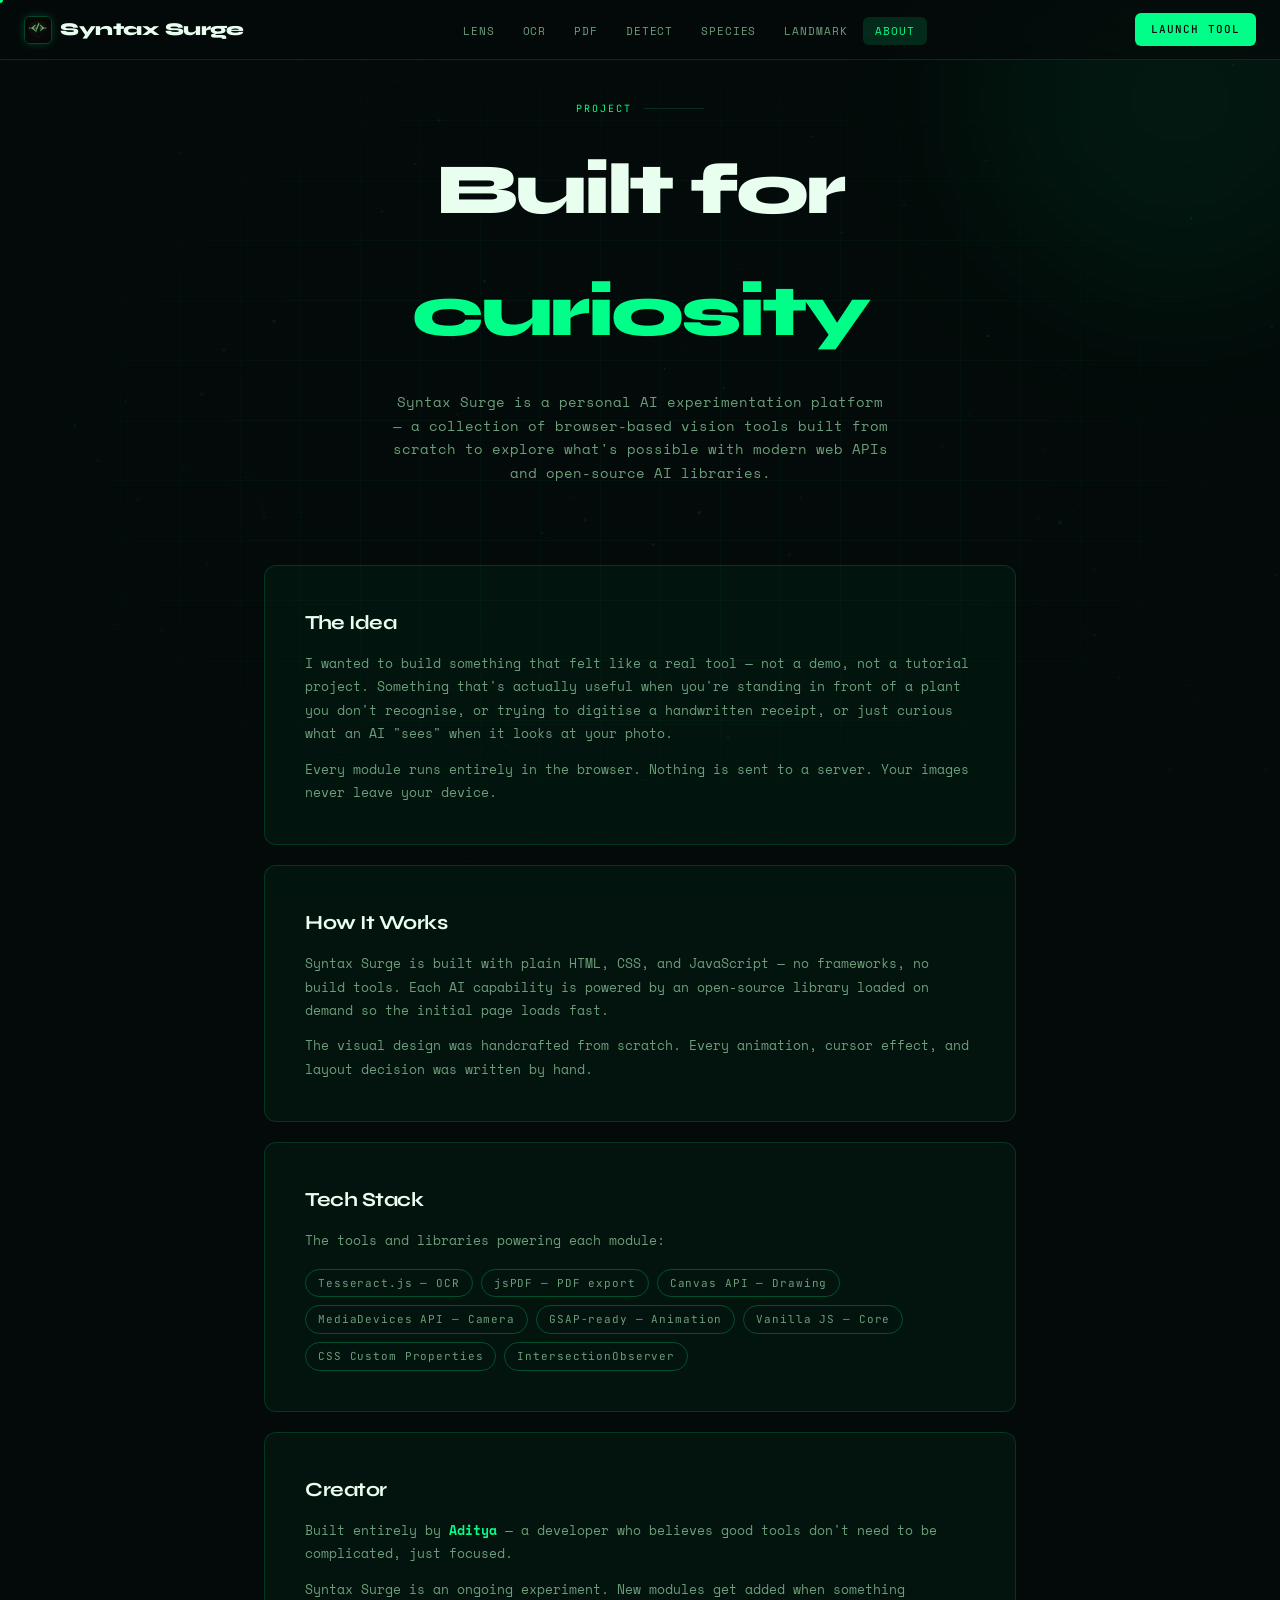
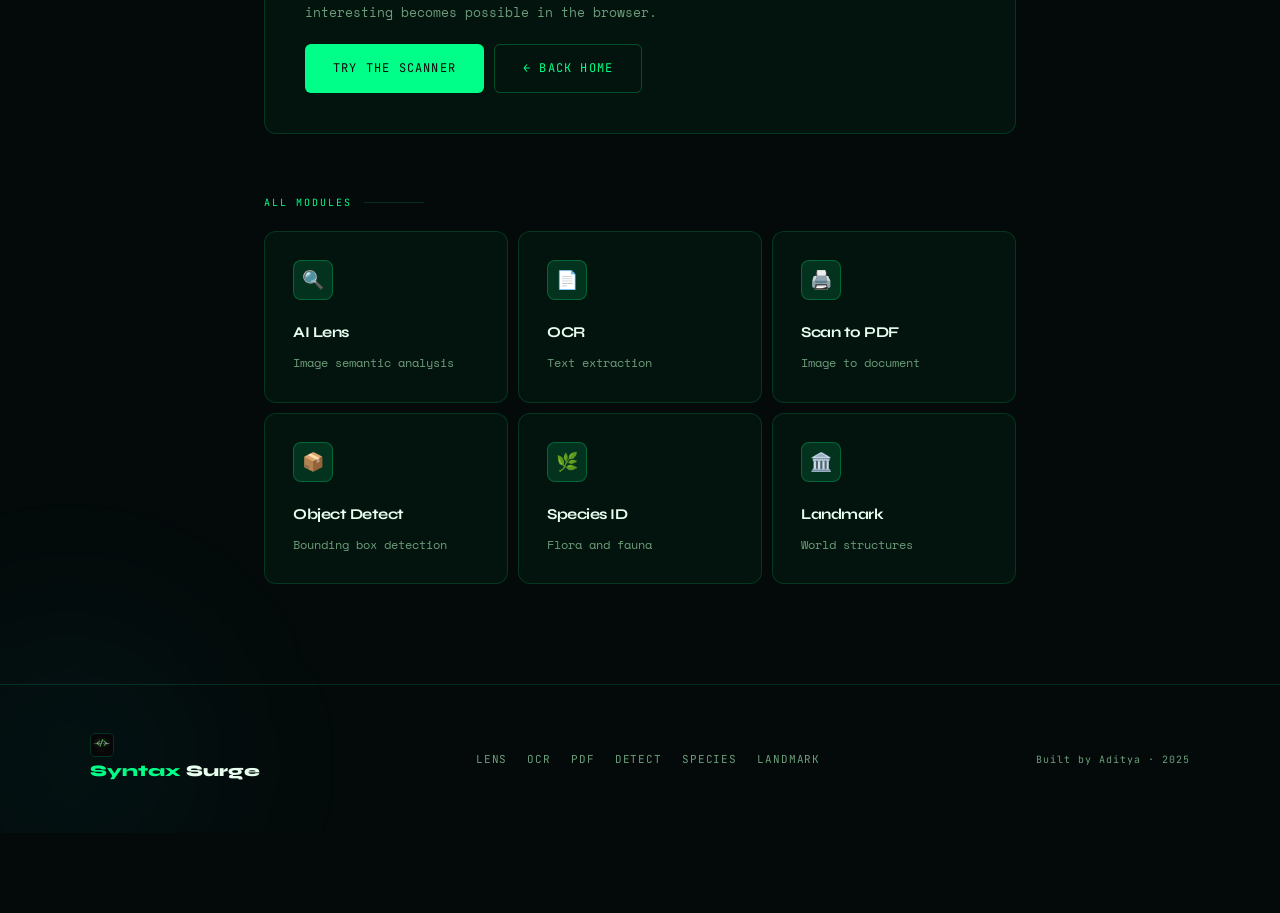
==== about.html @ 9f6b3365 "Add files via upload" ====
<!DOCTYPE html>
<html lang="en">
<head>
  <meta charset="UTF-8" />
  <meta name="viewport" content="width=device-width, initial-scale=1.0" />
  <title>About — Syntax Surge</title>
  <link rel="stylesheet" href="css/style.css" />
</head>
<body>
<canvas id="bg-canvas"></canvas>
<div class="grid-overlay"></div>
<div class="scanlines"></div>
<div id="cursor-dot"></div>
<div id="cursor-ring"></div>
<canvas id="cursor-trail-canvas"></canvas>

<nav>
  <a href="index.html" class="nav-logo"><img src="assets/logo.jpeg" alt="Syntax Surge" class="nav-logo-img" /> Syntax Surge</a>
  <ul class="nav-links">
    <li><a href="lens.html">Lens</a></li>
    <li><a href="ocr.html">OCR</a></li>
    <li><a href="pdf.html">PDF</a></li>
    <li><a href="object-detect.html">Detect</a></li>
    <li><a href="species-id.html">Species</a></li>
    <li><a href="landmark.html">Landmark</a></li>
    <li><a href="about.html">About</a></li>
  </ul>
  <a href="lens.html" class="nav-cta">Launch Tool</a>
  <button class="nav-hamburger" id="nav-burger"><span></span><span></span><span></span></button>
</nav>
<div id="mobile-nav-overlay" class="mobile-nav-overlay">
  <a href="lens.html">Lens</a><a href="ocr.html">OCR</a><a href="pdf.html">PDF</a>
  <a href="object-detect.html">Detect</a><a href="species-id.html">Species</a>
  <a href="landmark.html">Landmark</a><a href="about.html">About</a>
</div>

<div class="page-wrap">
  <div class="orb orb-1"></div>
  <div class="orb orb-2"></div>

  <div class="about-section">

    <div class="about-hero reveal">
      <div class="section-label" style="justify-content:center">Project</div>
      <h1>Built for <span>curiosity</span></h1>
      <p>Syntax Surge is a personal AI experimentation platform — a collection of browser-based vision tools built from scratch to explore what's possible with modern web APIs and open-source AI libraries.</p>
    </div>

    <div class="about-card reveal">
      <h3>The Idea</h3>
      <p>I wanted to build something that felt like a real tool — not a demo, not a tutorial project. Something that's actually useful when you're standing in front of a plant you don't recognise, or trying to digitise a handwritten receipt, or just curious what an AI "sees" when it looks at your photo.</p>
      <p style="margin-top:12px">Every module runs entirely in the browser. Nothing is sent to a server. Your images never leave your device.</p>
    </div>

    <div class="about-card reveal" style="transition-delay:0.1s">
      <h3>How It Works</h3>
      <p>Syntax Surge is built with plain HTML, CSS, and JavaScript — no frameworks, no build tools. Each AI capability is powered by an open-source library loaded on demand so the initial page loads fast.</p>
      <p style="margin-top:12px">The visual design was handcrafted from scratch. Every animation, cursor effect, and layout decision was written by hand.</p>
    </div>

    <div class="about-card reveal" style="transition-delay:0.15s">
      <h3>Tech Stack</h3>
      <p>The tools and libraries powering each module:</p>
      <div class="tech-pills">
        <span class="tech-pill">Tesseract.js — OCR</span>
        <span class="tech-pill">jsPDF — PDF export</span>
        <span class="tech-pill">Canvas API — Drawing</span>
        <span class="tech-pill">MediaDevices API — Camera</span>
        <span class="tech-pill">GSAP-ready — Animation</span>
        <span class="tech-pill">Vanilla JS — Core</span>
        <span class="tech-pill">CSS Custom Properties</span>
        <span class="tech-pill">IntersectionObserver</span>
      </div>
    </div>

    <div class="about-card reveal" style="transition-delay:0.2s">
      <h3>Creator</h3>
      <p>Built entirely by <strong style="color:var(--neon)">Aditya</strong> — a developer who believes good tools don't need to be complicated, just focused.</p>
      <p style="margin-top:12px">Syntax Surge is an ongoing experiment. New modules get added when something interesting becomes possible in the browser.</p>
      <div class="action-row" style="margin-top:20px">
        <a href="lens.html" class="btn-primary">Try the Scanner</a>
        <a href="index.html" class="btn-ghost">← Back Home</a>
      </div>
    </div>

    <!-- Module directory -->
    <div style="margin-top:60px" class="reveal">
      <div class="section-label">All Modules</div>
      <div style="display:grid;grid-template-columns:repeat(auto-fill,minmax(220px,1fr));gap:10px;margin-top:20px">
        <a href="lens.html" class="feat-card" style="text-decoration:none">
          <div class="feat-icon">🔍</div>
          <div class="feat-title" style="font-size:15px">AI Lens</div>
          <div class="feat-desc">Image semantic analysis</div>
        </a>
        <a href="ocr.html" class="feat-card" style="text-decoration:none">
          <div class="feat-icon">📄</div>
          <div class="feat-title" style="font-size:15px">OCR</div>
          <div class="feat-desc">Text extraction</div>
        </a>
        <a href="pdf.html" class="feat-card" style="text-decoration:none">
          <div class="feat-icon">🖨️</div>
          <div class="feat-title" style="font-size:15px">Scan to PDF</div>
          <div class="feat-desc">Image to document</div>
        </a>
        <a href="object-detect.html" class="feat-card" style="text-decoration:none">
          <div class="feat-icon">📦</div>
          <div class="feat-title" style="font-size:15px">Object Detect</div>
          <div class="feat-desc">Bounding box detection</div>
        </a>
        <a href="species-id.html" class="feat-card" style="text-decoration:none">
          <div class="feat-icon">🌿</div>
          <div class="feat-title" style="font-size:15px">Species ID</div>
          <div class="feat-desc">Flora and fauna</div>
        </a>
        <a href="landmark.html" class="feat-card" style="text-decoration:none">
          <div class="feat-icon">🏛️</div>
          <div class="feat-title" style="font-size:15px">Landmark</div>
          <div class="feat-desc">World structures</div>
        </a>
      </div>
    </div>

  </div>

  <footer>
    <div class="footer-inner">
      <div class="footer-logo"><img src="assets/logo.jpeg" alt="SS" class="footer-logo-img" /> <span class="accent">Syntax</span> Surge</div>
      <div class="footer-links">
        <a href="lens.html">Lens</a>
        <a href="ocr.html">OCR</a>
        <a href="pdf.html">PDF</a>
        <a href="object-detect.html">Detect</a>
        <a href="species-id.html">Species</a>
        <a href="landmark.html">Landmark</a>
      </div>
      <div class="footer-copy">Built by Aditya &middot; 2025</div>
    </div>
  </footer>
</div>

<script src="js/script.js"></script>
</body>
</html>
---- css/style.css ----
/* =============================================
   SYNTAX SURGE — CORE STYLESHEET
   Created by Aditya
   ============================================= */

@import url('https://fonts.googleapis.com/css2?family=Space+Mono:ital,wght@0,400;0,700;1,400&family=Syne:wght@400;500;600;700;800&family=JetBrains+Mono:wght@300;400;500&display=swap');

/* ── VARIABLES ─────────────────────────────── */
:root {
  --neon:        #00ff88;
  --neon-dim:    #00ff8844;
  --neon-soft:   #00ff8822;
  --acid:        #39ff14;
  --cyan:        #00e5ff;
  --bg:          #040a0a;
  --bg-1:        #070f0e;
  --bg-2:        #0a1614;
  --surface:     rgba(0,255,136,0.04);
  --surface-2:   rgba(0,255,136,0.08);
  --border:      rgba(0,255,136,0.15);
  --border-2:    rgba(0,255,136,0.25);
  --text:        #c8e6c9;
  --text-dim:    #6b9e7a;
  --text-bright: #e8fff0;
  --white:       #f0fff4;
  --font-head:   'Syne', sans-serif;
  --font-mono:   'JetBrains Mono', monospace;
  --font-body:   'Space Mono', monospace;
  --radius:      6px;
  --radius-lg:   12px;
  --glow:        0 0 20px rgba(0,255,136,0.3);
  --glow-sm:     0 0 10px rgba(0,255,136,0.2);
  --glow-lg:     0 0 60px rgba(0,255,136,0.15);
  --transition:  all 0.3s cubic-bezier(0.4, 0, 0.2, 1);
}

/* ── RESET ─────────────────────────────────── */
*, *::before, *::after { box-sizing: border-box; margin: 0; padding: 0; }
html { scroll-behavior: smooth; overflow-x: hidden; }
body {
  background: var(--bg);
  color: var(--text);
  font-family: var(--font-body);
  font-size: 14px;
  line-height: 1.7;
  overflow-x: hidden;
  cursor: none;
}
a { color: var(--neon); text-decoration: none; }
img { max-width: 100%; display: block; }
button { cursor: none; }
::selection { background: var(--neon-dim); color: var(--text-bright); }

/* ── SCROLLBAR ──────────────────────────────── */
::-webkit-scrollbar { width: 4px; }
::-webkit-scrollbar-track { background: var(--bg); }
::-webkit-scrollbar-thumb { background: var(--border-2); border-radius: 2px; }

/* ── CURSOR ─────────────────────────────────── */
#cursor-dot {
  width: 6px; height: 6px;
  background: var(--neon);
  border-radius: 50%;
  position: fixed;
  top: 0; left: 0;
  pointer-events: none;
  z-index: 10000;
  transform: translate(-50%, -50%);
  transition: width 0.2s, height 0.2s, background 0.2s;
  box-shadow: var(--glow);
}
#cursor-ring {
  width: 28px; height: 28px;
  border: 1px solid var(--neon-dim);
  border-radius: 50%;
  position: fixed;
  top: 0; left: 0;
  pointer-events: none;
  z-index: 9999;
  transform: translate(-50%, -50%);
  transition: transform 0.08s linear, width 0.25s, height 0.25s, border-color 0.25s;
}
#cursor-trail-canvas {
  position: fixed; top: 0; left: 0;
  pointer-events: none; z-index: 9998;
  opacity: 0.5;
}
body:has(a:hover) #cursor-dot,
body:has(button:hover) #cursor-dot { width: 10px; height: 10px; }
body:has(a:hover) #cursor-ring,
body:has(button:hover) #cursor-ring { width: 44px; height: 44px; border-color: var(--neon); }

/* ── CANVAS BG ──────────────────────────────── */
#bg-canvas {
  position: fixed; inset: 0;
  pointer-events: none; z-index: 0;
  opacity: 0.6;
}

/* ── GRID OVERLAY ───────────────────────────── */
.grid-overlay {
  position: fixed; inset: 0;
  pointer-events: none; z-index: 1;
  background-image:
    linear-gradient(rgba(0,255,136,0.03) 1px, transparent 1px),
    linear-gradient(90deg, rgba(0,255,136,0.03) 1px, transparent 1px);
  background-size: 60px 60px;
  mask-image: radial-gradient(ellipse at center, black 30%, transparent 80%);
}

/* ── SCANLINES ──────────────────────────────── */
.scanlines {
  position: fixed; inset: 0;
  pointer-events: none; z-index: 2;
  background: repeating-linear-gradient(
    0deg,
    transparent,
    transparent 3px,
    rgba(0,255,136,0.012) 3px,
    rgba(0,255,136,0.012) 4px
  );
  animation: scanMove 8s linear infinite;
}
@keyframes scanMove {
  0% { background-position: 0 0; }
  100% { background-position: 0 100vh; }
}

/* ── LAYOUT ─────────────────────────────────── */
.container { max-width: 1100px; margin: 0 auto; padding: 0 24px; }
.page-wrap { position: relative; z-index: 10; }

/* ── NAV ────────────────────────────────────── */
nav {
  position: fixed; top: 0; left: 0; right: 0;
  z-index: 1000;
  padding: 0 24px;
  height: 60px;
  display: flex; align-items: center; justify-content: space-between;
  background: rgba(4,10,10,0.75);
  backdrop-filter: blur(20px) saturate(1.5);
  border-bottom: 1px solid var(--border);
  transition: var(--transition);
}
nav.scrolled { background: rgba(4,10,10,0.95); border-bottom-color: var(--border-2); }
.nav-logo {
  font-family: var(--font-head);
  font-size: 18px; font-weight: 800;
  color: var(--text-bright);
  letter-spacing: -0.5px;
  display: flex; align-items: center; gap: 8px;
}
.nav-logo .logo-bracket { color: var(--neon); }
.nav-links {
  display: flex; align-items: center; gap: 4px;
  list-style: none;
}
.nav-links a {
  font-size: 11px; letter-spacing: 0.08em;
  text-transform: uppercase;
  color: var(--text-dim);
  padding: 6px 12px;
  border-radius: var(--radius);
  transition: var(--transition);
}
.nav-links a:hover, .nav-links a.active {
  color: var(--neon); background: var(--neon-soft);
}
.nav-cta {
  font-family: var(--font-mono);
  font-size: 11px; letter-spacing: 0.1em;
  text-transform: uppercase;
  color: var(--bg); background: var(--neon);
  padding: 7px 16px; border-radius: var(--radius);
  border: none; font-weight: 500;
  transition: var(--transition);
  position: relative; overflow: hidden;
}
.nav-cta::after {
  content: '';
  position: absolute; top: -50%; left: -75%;
  width: 50%; height: 200%;
  background: rgba(255,255,255,0.2);
  transform: skewX(-20deg);
  transition: left 0.4s;
}
.nav-cta:hover::after { left: 125%; }
.nav-cta:hover { box-shadow: var(--glow); transform: translateY(-1px); }

.nav-hamburger {
  display: none; flex-direction: column; gap: 4px;
  background: none; border: none; padding: 4px;
}
.nav-hamburger span {
  display: block; width: 22px; height: 2px;
  background: var(--neon); border-radius: 2px;
  transition: var(--transition);
}
.mobile-nav-overlay {
  display: none; position: fixed; inset: 0; z-index: 999;
  background: rgba(4,10,10,0.98);
  flex-direction: column; align-items: center; justify-content: center; gap: 8px;
}
.mobile-nav-overlay.open { display: flex; }
.mobile-nav-overlay a {
  font-family: var(--font-head); font-size: 22px; font-weight: 700;
  color: var(--text-bright); padding: 12px 24px;
  transition: color 0.2s;
}
.mobile-nav-overlay a:hover { color: var(--neon); }

/* ── HERO ───────────────────────────────────── */
.hero {
  min-height: 100vh;
  display: grid; place-items: center;
  padding: 80px 24px 60px;
  position: relative; overflow: hidden;
}
.hero-inner {
  max-width: 900px; margin: 0 auto;
  display: flex; flex-direction: column; align-items: center;
  text-align: center; gap: 32px;
}
.hero-badge {
  display: inline-flex; align-items: center; gap: 8px;
  font-family: var(--font-mono); font-size: 11px;
  color: var(--neon); letter-spacing: 0.15em; text-transform: uppercase;
  border: 1px solid var(--border-2); border-radius: 40px;
  padding: 6px 16px;
  background: var(--neon-soft);
}
.hero-badge .dot {
  width: 6px; height: 6px; border-radius: 50%;
  background: var(--neon);
  animation: breathe 2s ease-in-out infinite;
}
@keyframes breathe {
  0%, 100% { opacity: 1; transform: scale(1); }
  50% { opacity: 0.4; transform: scale(0.7); }
}
.hero-h1 {
  font-family: var(--font-head);
  font-size: clamp(42px, 7vw, 88px);
  font-weight: 800; line-height: 0.95;
  color: var(--text-bright);
  letter-spacing: -3px;
}
.hero-h1 .accent { color: var(--neon); }
.hero-h1 .line2 { display: block; color: var(--text-dim); font-size: 0.7em; font-weight: 500; letter-spacing: -1px; }
.hero-sub {
  font-size: 14px; color: var(--text-dim);
  max-width: 480px; line-height: 1.8;
  font-family: var(--font-mono);
}
.hero-actions {
  display: flex; gap: 12px; flex-wrap: wrap; justify-content: center;
}
.btn-primary {
  font-family: var(--font-mono); font-size: 12px;
  letter-spacing: 0.1em; text-transform: uppercase;
  color: var(--bg); background: var(--neon);
  padding: 14px 28px; border-radius: var(--radius);
  border: none; transition: var(--transition);
  position: relative; overflow: hidden;
}
.btn-primary::after {
  content: ''; position: absolute; top: -50%; left: -75%;
  width: 50%; height: 200%; background: rgba(255,255,255,0.25);
  transform: skewX(-20deg); transition: left 0.4s;
}
.btn-primary:hover::after { left: 125%; }
.btn-primary:hover { box-shadow: 0 0 30px rgba(0,255,136,0.5); transform: translateY(-2px); }
.btn-ghost {
  font-family: var(--font-mono); font-size: 12px;
  letter-spacing: 0.1em; text-transform: uppercase;
  color: var(--neon); background: transparent;
  padding: 13px 28px; border-radius: var(--radius);
  border: 1px solid var(--border-2); transition: var(--transition);
}
.btn-ghost:hover { background: var(--neon-soft); border-color: var(--neon); transform: translateY(-2px); }

/* ── TERMINAL ───────────────────────────────── */
.terminal-wrap {
  width: 100%; max-width: 700px;
  background: rgba(7,15,14,0.9);
  border: 1px solid var(--border-2);
  border-radius: var(--radius-lg);
  overflow: hidden;
  box-shadow: 0 0 60px rgba(0,255,136,0.08), 0 30px 80px rgba(0,0,0,0.6);
}
.terminal-bar {
  display: flex; align-items: center; gap: 8px;
  padding: 12px 16px;
  background: rgba(0,255,136,0.05);
  border-bottom: 1px solid var(--border);
}
.t-dot { width: 10px; height: 10px; border-radius: 50%; }
.t-dot.r { background: #ff5f57; } .t-dot.y { background: #febc2e; } .t-dot.g { background: #28c840; }
.t-title { font-family: var(--font-mono); font-size: 10px; color: var(--text-dim); margin-left: auto; margin-right: auto; }
.terminal-body {
  padding: 20px 24px 28px;
  font-family: var(--font-mono); font-size: 13px;
  color: var(--text); line-height: 1.9;
  min-height: 200px;
}
.t-line { display: block; }
.t-prompt { color: var(--neon); }
.t-cmd { color: var(--text-bright); }
.t-out { color: var(--text-dim); padding-left: 16px; }
.t-out.success { color: var(--neon); }
.t-out.warn { color: #ffd600; }
.cursor-blink {
  display: inline-block; width: 8px; height: 14px;
  background: var(--neon); vertical-align: middle; margin-left: 2px;
  animation: blink 1s step-end infinite;
}
@keyframes blink { 0%,100%{opacity:1} 50%{opacity:0} }

/* ── ORB ─────────────────────────────────────── */
.orb {
  position: absolute; border-radius: 50%;
  filter: blur(80px); pointer-events: none;
  animation: orbFloat 12s ease-in-out infinite;
}
.orb-1 { width: 400px; height: 400px; background: rgba(0,255,136,0.06); top: -100px; right: -100px; animation-delay: 0s; }
.orb-2 { width: 300px; height: 300px; background: rgba(0,229,255,0.04); bottom: -80px; left: -80px; animation-delay: -4s; }
.orb-3 { width: 200px; height: 200px; background: rgba(0,255,136,0.05); top: 50%; left: 30%; animation-delay: -8s; }
@keyframes orbFloat {
  0%, 100% { transform: translate(0, 0) scale(1); }
  33% { transform: translate(20px, -30px) scale(1.05); }
  66% { transform: translate(-15px, 20px) scale(0.95); }
}

/* ── SECTION BASE ────────────────────────────── */
section { position: relative; z-index: 10; }
.section-label {
  font-family: var(--font-mono); font-size: 10px; letter-spacing: 0.2em;
  text-transform: uppercase; color: var(--neon);
  margin-bottom: 12px;
  display: flex; align-items: center; gap: 12px;
}
.section-label::after { content: ''; flex: 1; height: 1px; background: var(--border); max-width: 60px; }

/* ── FEATURES ────────────────────────────────── */
.features-section { padding: 100px 0; }
.features-header { margin-bottom: 64px; }
.features-header h2 {
  font-family: var(--font-head); font-size: clamp(28px, 4vw, 48px);
  font-weight: 800; color: var(--text-bright); letter-spacing: -2px;
  line-height: 1.1;
}
.features-header p { color: var(--text-dim); font-size: 13px; margin-top: 12px; max-width: 400px; }

.features-bento {
  display: grid;
  grid-template-columns: repeat(12, 1fr);
  grid-template-rows: auto;
  gap: 12px;
}
.feat-card {
  background: var(--surface);
  border: 1px solid var(--border);
  border-radius: var(--radius-lg);
  padding: 28px;
  transition: var(--transition);
  position: relative; overflow: hidden;
}
.feat-card::before {
  content: '';
  position: absolute; inset: 0;
  background: linear-gradient(135deg, var(--neon-soft) 0%, transparent 60%);
  opacity: 0; transition: opacity 0.3s;
}
.feat-card:hover { border-color: var(--border-2); transform: translateY(-4px); box-shadow: var(--glow-lg); }
.feat-card:hover::before { opacity: 1; }
.feat-card.wide { grid-column: span 7; }
.feat-card.tall { grid-column: span 5; }
.feat-card.half { grid-column: span 6; }
.feat-card.third { grid-column: span 4; }

.feat-icon {
  width: 40px; height: 40px; border-radius: 8px;
  background: var(--neon-soft); border: 1px solid var(--border-2);
  display: grid; place-items: center; margin-bottom: 20px;
  font-size: 18px;
}
.feat-title {
  font-family: var(--font-head); font-size: 18px; font-weight: 700;
  color: var(--text-bright); margin-bottom: 8px; letter-spacing: -0.5px;
}
.feat-desc { font-size: 12px; color: var(--text-dim); line-height: 1.7; }
.feat-link {
  display: inline-flex; align-items: center; gap: 6px;
  font-family: var(--font-mono); font-size: 11px; letter-spacing: 0.08em;
  color: var(--neon); margin-top: 20px; text-transform: uppercase;
  transition: gap 0.2s;
}
.feat-link:hover { gap: 10px; }
.feat-link-icon { font-size: 14px; }

.feat-card-preview {
  margin-top: 20px;
  background: rgba(0,0,0,0.3);
  border: 1px solid var(--border);
  border-radius: var(--radius);
  padding: 12px 16px;
  font-family: var(--font-mono); font-size: 11px; color: var(--neon);
}
.preview-bar { display: flex; gap: 4px; margin-bottom: 10px; }
.preview-bar span { height: 6px; border-radius: 3px; }
.pb-1 { width: 60%; background: var(--neon-dim); }
.pb-2 { width: 25%; background: rgba(0,229,255,0.3); }
.pb-3 { width: 15%; background: rgba(255,214,0,0.3); }
.preview-tags { display: flex; flex-wrap: wrap; gap: 6px; }
.preview-tags span {
  font-size: 10px; padding: 2px 8px;
  border: 1px solid var(--border-2); border-radius: 20px;
  color: var(--text-dim);
}

/* ── STATS ───────────────────────────────────── */
.stats-section {
  padding: 80px 0;
  border-top: 1px solid var(--border);
  border-bottom: 1px solid var(--border);
}
.stats-grid {
  display: grid; grid-template-columns: repeat(4, 1fr);
  gap: 1px; background: var(--border);
}
.stat-item {
  background: var(--bg);
  padding: 40px 32px; text-align: center;
  transition: background 0.3s;
}
.stat-item:hover { background: var(--surface); }
.stat-num {
  font-family: var(--font-head); font-size: 48px; font-weight: 800;
  color: var(--neon); letter-spacing: -3px; line-height: 1;
  display: block;
}
.stat-label { font-family: var(--font-mono); font-size: 10px; color: var(--text-dim); letter-spacing: 0.15em; text-transform: uppercase; margin-top: 8px; }

/* ── CTA ─────────────────────────────────────── */
.cta-section { padding: 120px 0; text-align: center; }
.cta-inner {
  max-width: 600px; margin: 0 auto;
  padding: 60px; border-radius: 16px;
  background: var(--surface);
  border: 1px solid var(--border-2);
  position: relative; overflow: hidden;
}
.cta-inner::before {
  content: '';
  position: absolute; inset: 0;
  background: radial-gradient(ellipse at 50% 0%, rgba(0,255,136,0.08) 0%, transparent 70%);
}
.cta-inner h2 {
  font-family: var(--font-head); font-size: 36px; font-weight: 800;
  color: var(--text-bright); letter-spacing: -2px; margin-bottom: 16px;
  position: relative;
}
.cta-inner p { color: var(--text-dim); font-size: 13px; margin-bottom: 32px; position: relative; }
.cta-actions { display: flex; gap: 12px; justify-content: center; flex-wrap: wrap; position: relative; }

/* ── FOOTER ──────────────────────────────────── */
footer {
  border-top: 1px solid var(--border);
  padding: 48px 24px;
  position: relative; z-index: 10;
}
.footer-inner {
  max-width: 1100px; margin: 0 auto;
  display: flex; justify-content: space-between; align-items: center;
  flex-wrap: wrap; gap: 20px;
}
.footer-logo { font-family: var(--font-head); font-size: 16px; font-weight: 800; color: var(--text-bright); }
.footer-logo .accent { color: var(--neon); }
.footer-links { display: flex; gap: 20px; flex-wrap: wrap; }
.footer-links a { font-family: var(--font-mono); font-size: 11px; letter-spacing: 0.08em; text-transform: uppercase; color: var(--text-dim); transition: color 0.2s; }
.footer-links a:hover { color: var(--neon); }
.footer-copy { font-family: var(--font-mono); font-size: 10px; color: var(--text-dim); letter-spacing: 0.1em; text-align: right; }

/* ── TOOL PAGES ──────────────────────────────── */
.tool-hero {
  padding: 100px 24px 60px;
  text-align: center;
}
.tool-hero h1 {
  font-family: var(--font-head); font-size: clamp(32px, 5vw, 60px);
  font-weight: 800; letter-spacing: -2px; color: var(--text-bright); margin-bottom: 12px;
}
.tool-hero h1 span { color: var(--neon); }
.tool-hero p { color: var(--text-dim); font-size: 13px; max-width: 440px; margin: 0 auto; }

.tool-workspace {
  max-width: 900px; margin: 0 auto;
  padding: 0 24px 100px;
}

/* ── UPLOAD ZONE ─────────────────────────────── */
.upload-zone {
  border: 2px dashed var(--border-2);
  border-radius: var(--radius-lg);
  padding: 64px 32px;
  text-align: center;
  cursor: none;
  transition: var(--transition);
  background: var(--surface);
  position: relative; overflow: hidden;
}
.upload-zone::before {
  content: ''; position: absolute; inset: 0;
  background: radial-gradient(circle at 50% 50%, var(--neon-soft) 0%, transparent 70%);
  opacity: 0; transition: opacity 0.3s;
}
.upload-zone:hover, .upload-zone.drag-over {
  border-color: var(--neon);
  background: rgba(0,255,136,0.06);
  box-shadow: var(--glow-lg);
}
.upload-zone:hover::before, .upload-zone.drag-over::before { opacity: 1; }
.upload-icon {
  font-size: 40px; margin-bottom: 16px;
  display: block; position: relative;
}
.upload-zone h3 {
  font-family: var(--font-head); font-size: 20px; font-weight: 700;
  color: var(--text-bright); margin-bottom: 8px;
}
.upload-zone p { font-size: 12px; color: var(--text-dim); }
.upload-zone input { position: absolute; inset: 0; opacity: 0; cursor: none; }
.upload-or {
  display: flex; align-items: center; gap: 12px; margin: 20px 0;
  color: var(--text-dim); font-size: 11px;
}
.upload-or::before, .upload-or::after { content: ''; flex: 1; height: 1px; background: var(--border); }

/* ── IMAGE PREVIEW ───────────────────────────── */
.img-preview-box {
  display: none; border-radius: var(--radius-lg);
  overflow: hidden; border: 1px solid var(--border-2);
  position: relative;
}
.img-preview-box img {
  width: 100%; max-height: 400px;
  object-fit: contain; background: #000;
}
.img-preview-box.show { display: block; }

/* ── SCAN ANIMATION ──────────────────────────── */
.scan-overlay {
  position: absolute; inset: 0;
  pointer-events: none; z-index: 5;
  display: none;
}
.scan-overlay.active { display: block; }
.scan-line {
  position: absolute; left: 0; right: 0;
  height: 2px;
  background: linear-gradient(90deg, transparent, var(--neon), transparent);
  box-shadow: 0 0 20px var(--neon);
  top: 0;
  animation: scanDown 2s ease-in-out infinite;
}
@keyframes scanDown {
  0% { top: 0; opacity: 1; }
  90% { opacity: 1; }
  100% { top: 100%; opacity: 0; }
}
.scan-corner {
  position: absolute; width: 20px; height: 20px;
  border-color: var(--neon); border-style: solid;
}
.sc-tl { top: 8px; left: 8px; border-width: 2px 0 0 2px; }
.sc-tr { top: 8px; right: 8px; border-width: 2px 2px 0 0; }
.sc-bl { bottom: 8px; left: 8px; border-width: 0 0 2px 2px; }
.sc-br { bottom: 8px; right: 8px; border-width: 0 2px 2px 0; }

/* ── RESULT PANEL ────────────────────────────── */
.result-panel {
  margin-top: 24px; display: none;
  background: var(--surface);
  border: 1px solid var(--border-2);
  border-radius: var(--radius-lg); overflow: hidden;
}
.result-panel.show { display: block; }
.result-panel-header {
  display: flex; align-items: center; justify-content: space-between;
  padding: 14px 20px;
  background: rgba(0,255,136,0.06);
  border-bottom: 1px solid var(--border);
}
.result-panel-header h4 {
  font-family: var(--font-mono); font-size: 11px; letter-spacing: 0.1em;
  text-transform: uppercase; color: var(--neon);
}
.result-panel-body { padding: 20px; }

/* ── TAG LIST ────────────────────────────────── */
.tag-list { display: flex; flex-wrap: wrap; gap: 8px; }
.tag {
  font-family: var(--font-mono); font-size: 11px;
  padding: 4px 12px; border-radius: 20px;
  border: 1px solid var(--border-2);
  color: var(--text);
  background: var(--surface-2);
  transition: var(--transition);
}
.tag:hover { border-color: var(--neon); color: var(--neon); }
.tag.high { border-color: rgba(0,255,136,0.4); color: var(--neon); background: var(--neon-soft); }

/* ── OCR TEXTAREA ────────────────────────────── */
.ocr-output {
  width: 100%; min-height: 200px;
  background: rgba(0,0,0,0.4);
  border: 1px solid var(--border);
  border-radius: var(--radius);
  padding: 16px; resize: vertical;
  font-family: var(--font-mono); font-size: 13px;
  color: var(--text); line-height: 1.7;
  outline: none; transition: border-color 0.2s;
}
.ocr-output:focus { border-color: var(--neon); }

/* ── PROGRESS ────────────────────────────────── */
.progress-wrap {
  margin-top: 16px; display: none;
}
.progress-wrap.show { display: block; }
.progress-label {
  font-family: var(--font-mono); font-size: 10px; color: var(--text-dim);
  letter-spacing: 0.1em; text-transform: uppercase; margin-bottom: 8px;
  display: flex; justify-content: space-between;
}
.progress-bar-outer {
  height: 4px; background: var(--border);
  border-radius: 2px; overflow: hidden;
}
.progress-bar-inner {
  height: 100%; width: 0%;
  background: var(--neon); border-radius: 2px;
  transition: width 0.3s ease; box-shadow: var(--glow-sm);
}

/* ── ACTION ROW ──────────────────────────────── */
.action-row {
  display: flex; gap: 10px; flex-wrap: wrap; margin-top: 20px;
}

/* ── OBJECT DETECT ───────────────────────────── */
.detect-canvas-wrap {
  position: relative; border-radius: var(--radius-lg);
  overflow: hidden; border: 1px solid var(--border-2);
  display: none;
}
.detect-canvas-wrap.show { display: block; }
.detect-canvas-wrap canvas { display: block; width: 100%; }

/* ── SPECIES / LANDMARK RESULT ───────────────── */
.id-result {
  padding: 24px; text-align: center;
  display: flex; flex-direction: column; align-items: center; gap: 16px;
}
.id-badge {
  font-family: var(--font-mono); font-size: 11px; letter-spacing: 0.12em;
  text-transform: uppercase; padding: 6px 16px;
  background: var(--neon-soft); border: 1px solid var(--border-2);
  border-radius: 20px; color: var(--neon);
}
.id-name {
  font-family: var(--font-head); font-size: 28px; font-weight: 800;
  color: var(--text-bright); letter-spacing: -1px;
}
.id-info { font-size: 12px; color: var(--text-dim); max-width: 400px; text-align: center; }
.confidence-ring {
  position: relative; width: 80px; height: 80px;
}
.confidence-ring svg { transform: rotate(-90deg); }
.ring-bg { fill: none; stroke: var(--border); stroke-width: 6; }
.ring-val { fill: none; stroke: var(--neon); stroke-width: 6; stroke-linecap: round; transition: stroke-dashoffset 1s ease; }
.ring-text {
  position: absolute; inset: 0;
  display: flex; align-items: center; justify-content: center;
  font-family: var(--font-mono); font-size: 13px; color: var(--neon); font-weight: 500;
}

/* ── ABOUT ───────────────────────────────────── */
.about-section { padding: 100px 24px; max-width: 800px; margin: 0 auto; }
.about-hero { text-align: center; margin-bottom: 80px; }
.about-hero h1 {
  font-family: var(--font-head); font-size: clamp(36px, 6vw, 72px);
  font-weight: 800; color: var(--text-bright); letter-spacing: -3px; margin-bottom: 16px;
}
.about-hero h1 span { color: var(--neon); }
.about-hero p { color: var(--text-dim); font-size: 14px; max-width: 500px; margin: 0 auto; }

.about-card {
  background: var(--surface); border: 1px solid var(--border);
  border-radius: var(--radius-lg); padding: 40px; margin-bottom: 20px;
  transition: var(--transition);
}
.about-card:hover { border-color: var(--border-2); box-shadow: var(--glow-lg); }
.about-card h3 {
  font-family: var(--font-head); font-size: 20px; font-weight: 700;
  color: var(--text-bright); margin-bottom: 12px; letter-spacing: -0.5px;
}
.about-card p { color: var(--text-dim); font-size: 13px; line-height: 1.8; }

.tech-pills { display: flex; flex-wrap: wrap; gap: 8px; margin-top: 16px; }
.tech-pill {
  font-family: var(--font-mono); font-size: 11px; letter-spacing: 0.08em;
  padding: 4px 12px; border-radius: 20px;
  border: 1px solid var(--border-2); color: var(--text-dim);
}

/* ── REVEAL ANIMATION ────────────────────────── */
.reveal {
  opacity: 0; transform: translateY(30px);
  transition: opacity 0.7s ease, transform 0.7s ease;
}
.reveal.visible { opacity: 1; transform: translateY(0); }

/* ── LOADING SPINNER ─────────────────────────── */
.spinner {
  display: inline-block; width: 16px; height: 16px;
  border: 2px solid var(--border); border-top-color: var(--neon);
  border-radius: 50%; animation: spin 0.8s linear infinite;
  vertical-align: middle; margin-right: 6px;
}
@keyframes spin { to { transform: rotate(360deg); } }

/* ── TOAST ───────────────────────────────────── */
.toast {
  position: fixed; bottom: 24px; right: 24px; z-index: 9999;
  font-family: var(--font-mono); font-size: 12px; letter-spacing: 0.08em;
  background: rgba(7,15,14,0.95); border: 1px solid var(--border-2);
  border-radius: var(--radius); padding: 12px 20px;
  color: var(--neon); backdrop-filter: blur(12px);
  transform: translateX(120%); transition: transform 0.3s ease;
  box-shadow: var(--glow);
}
.toast.show { transform: translateX(0); }

/* ── CAMERA SECTION ──────────────────────────── */
.camera-strip {
  display: flex; gap: 10px; flex-wrap: wrap;
  margin-top: 16px; justify-content: center;
}
.cam-btn {
  font-family: var(--font-mono); font-size: 11px; letter-spacing: 0.1em;
  text-transform: uppercase; padding: 10px 20px; border-radius: var(--radius);
  border: 1px solid var(--border-2); color: var(--text); background: var(--surface);
  transition: var(--transition);
}
.cam-btn:hover { border-color: var(--neon); color: var(--neon); background: var(--neon-soft); }

/* ── VIDEO ───────────────────────────────────── */
.video-preview {
  display: none; width: 100%; border-radius: var(--radius-lg);
  border: 1px solid var(--border-2); overflow: hidden;
}
.video-preview.show { display: block; }
.video-preview video { display: block; width: 100%; }

/* ── LOGO IMAGE ──────────────────────────────── */
.nav-logo-img {
  width: 28px; height: 28px;
  border-radius: 6px;
  object-fit: cover;
  border: 1px solid var(--border-2);
  box-shadow: 0 0 8px rgba(0,255,136,0.2);
  flex-shrink: 0;
}
.footer-logo-img {
  width: 24px; height: 24px;
  border-radius: 5px;
  object-fit: cover;
  border: 1px solid var(--border);
  vertical-align: middle;
}
.hero-logo-wrap {
  position: relative;
  display: inline-block;
  margin-bottom: 8px;
}
.hero-logo-img {
  width: clamp(110px, 18vw, 180px);
  height: clamp(110px, 18vw, 180px);
  border-radius: 20px;
  object-fit: cover;
  border: 1px solid var(--border-2);
  box-shadow:
    0 0 40px rgba(0,255,136,0.25),
    0 0 80px rgba(0,255,136,0.08),
    inset 0 0 20px rgba(0,255,136,0.05);
  animation: logoPulse 4s ease-in-out infinite;
  display: block;
}
@keyframes logoPulse {
  0%, 100% { box-shadow: 0 0 40px rgba(0,255,136,0.25), 0 0 80px rgba(0,255,136,0.08); }
  50%       { box-shadow: 0 0 60px rgba(0,255,136,0.4), 0 0 120px rgba(0,255,136,0.15); }
}
.hero-logo-wrap::after {
  content: '';
  position: absolute; inset: -8px;
  border-radius: 28px;
  border: 1px solid var(--border);
  animation: logoPulse 4s ease-in-out infinite reverse;
  pointer-events: none;
}

/* ── RESPONSIVE ──────────────────────────────── */
@media (max-width: 768px) {
  .nav-links { display: none; }
  .nav-cta { display: none; }
  .nav-hamburger { display: flex; }
  .features-bento { grid-template-columns: 1fr; }
  .feat-card.wide, .feat-card.tall, .feat-card.half, .feat-card.third { grid-column: span 1; }
  .stats-grid { grid-template-columns: repeat(2, 1fr); }
  .hero-h1 { letter-spacing: -2px; }
}
@media (max-width: 480px) {
  .stats-grid { grid-template-columns: 1fr 1fr; }
  .stat-num { font-size: 36px; }
  .cta-inner { padding: 32px 20px; }
  .footer-inner { flex-direction: column; text-align: center; }
  .footer-copy { text-align: center; }
}
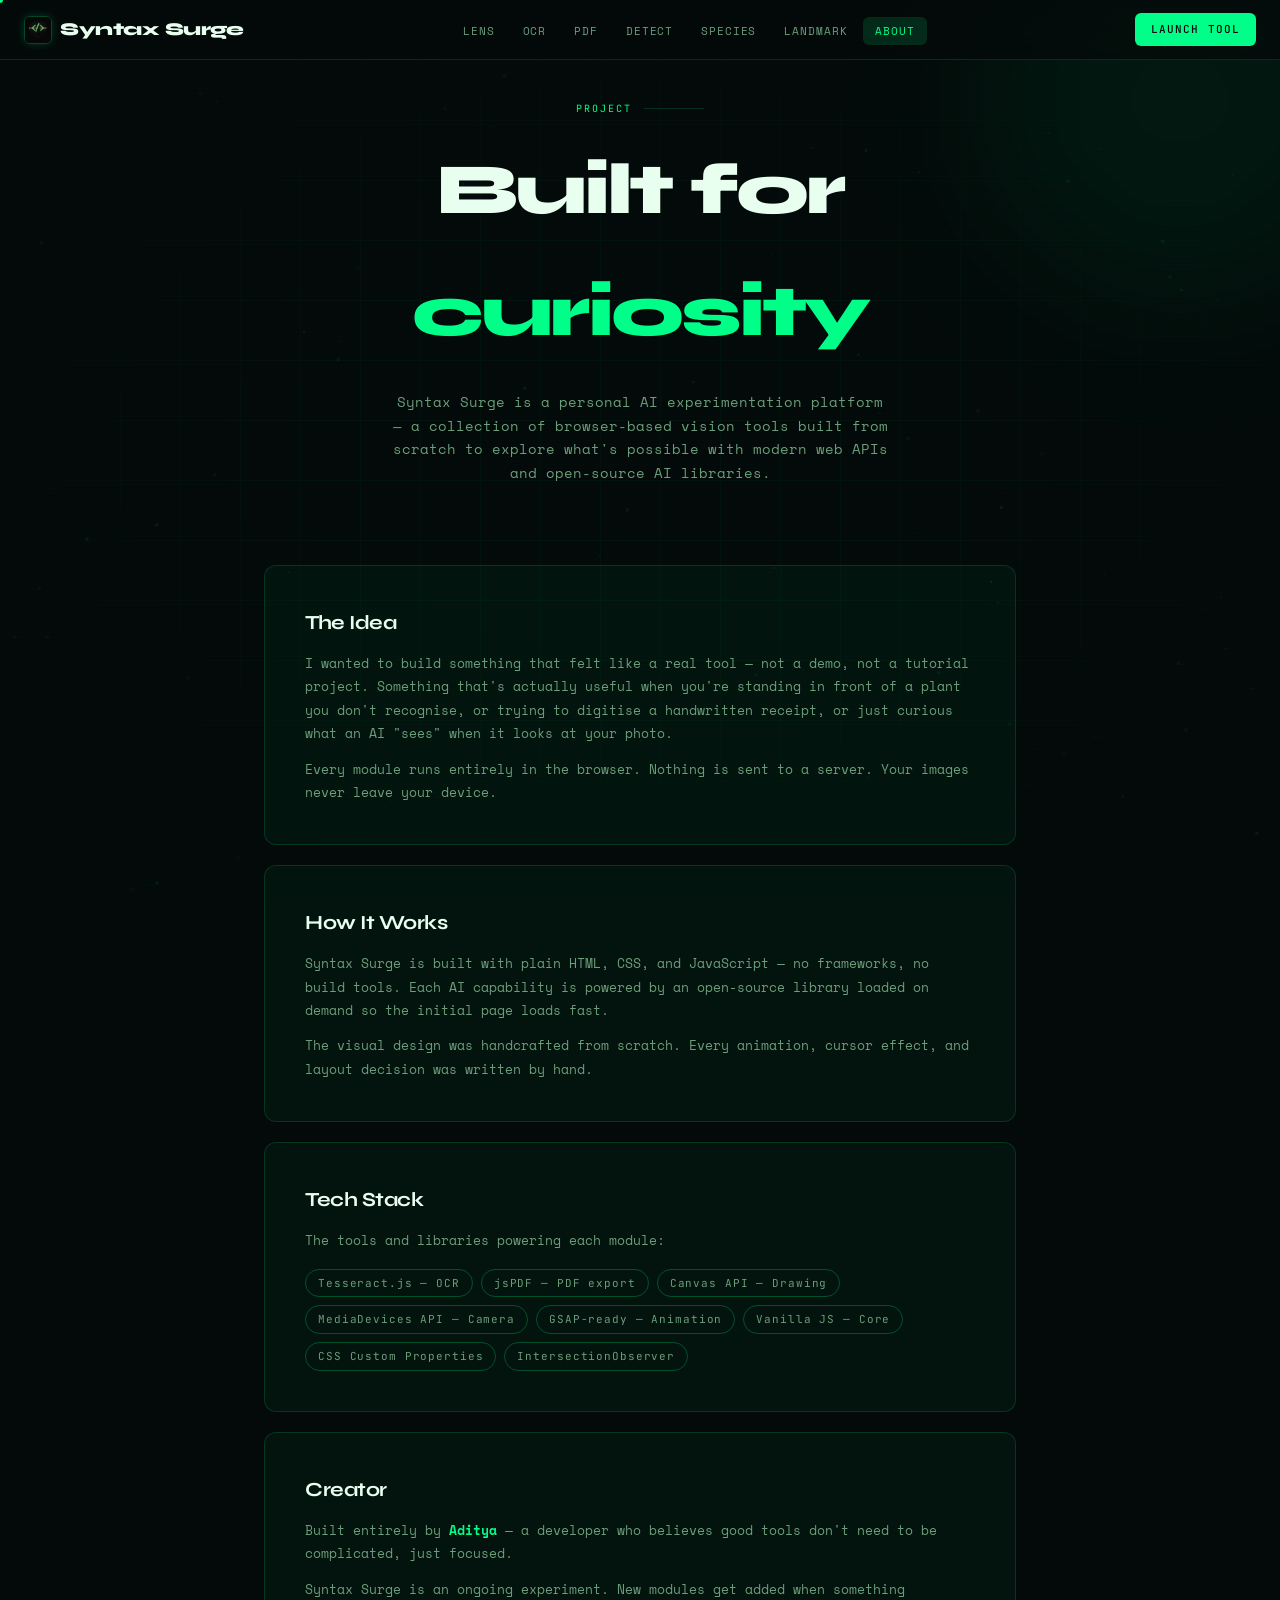
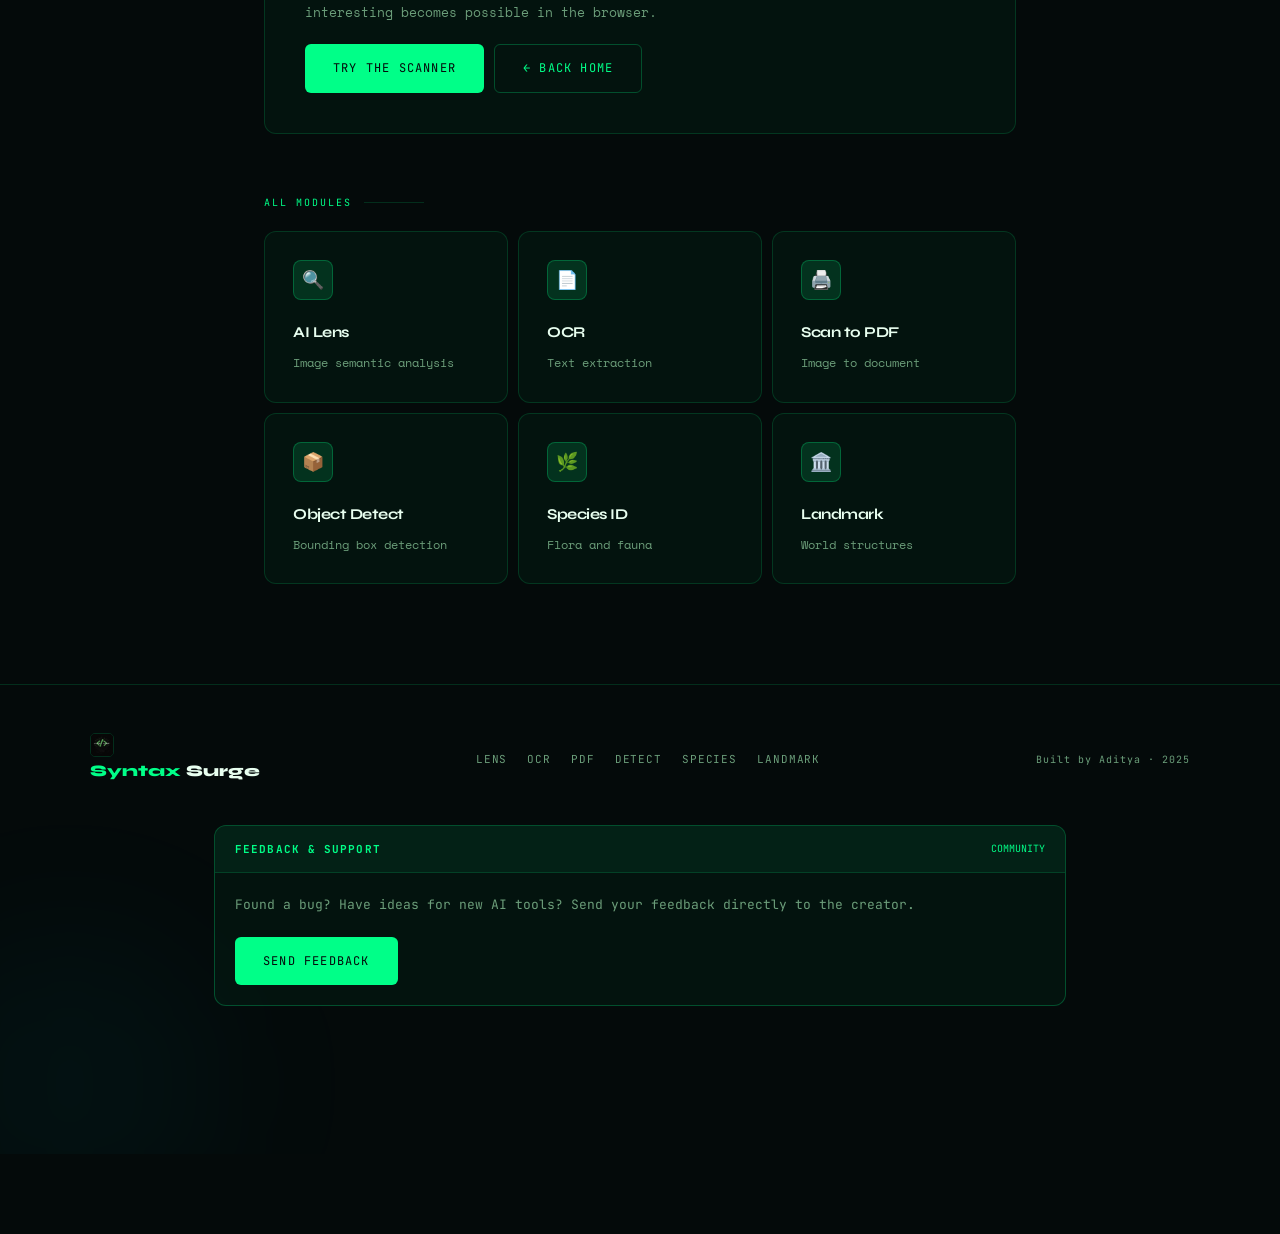
==== commit 5783db45: "Update about.html" ====
--- a/about.html
+++ b/about.html
@@ -135,6 +135,59 @@
       </div>
       <div class="footer-copy">Built by Aditya &middot; 2025</div>
     </div>
+
+  <div class="tool-workspace reveal" style="margin-top:40px">
+
+  <div class="result-panel show">
+
+    <div class="result-panel-header">
+
+      <h4>Feedback & Support</h4>
+
+      <span
+        style="
+        font-family:var(--font-mono);
+        font-size:10px;
+        color:var(--neon)">
+
+        COMMUNITY
+      </span>
+
+    </div>
+
+    <div class="result-panel-body">
+
+      <p
+        style="
+        font-family:var(--font-mono);
+        font-size:13px;
+        color:var(--text-dim);
+        line-height:1.8">
+
+        Found a bug? Have ideas for new AI tools?
+        Send your feedback directly to the creator.
+
+      </p>
+
+      <div
+        class="action-row"
+        style="margin-top:20px">
+
+        <a
+          href="mailto:adig776925@gmail.com?subject=Syntax%20Surge%20Feedback"
+          class="btn-primary">
+
+          Send Feedback
+        </a>
+
+      </div>
+
+    </div>
+
+  </div>
+
+</div>
+  
   </footer>
 </div>
 
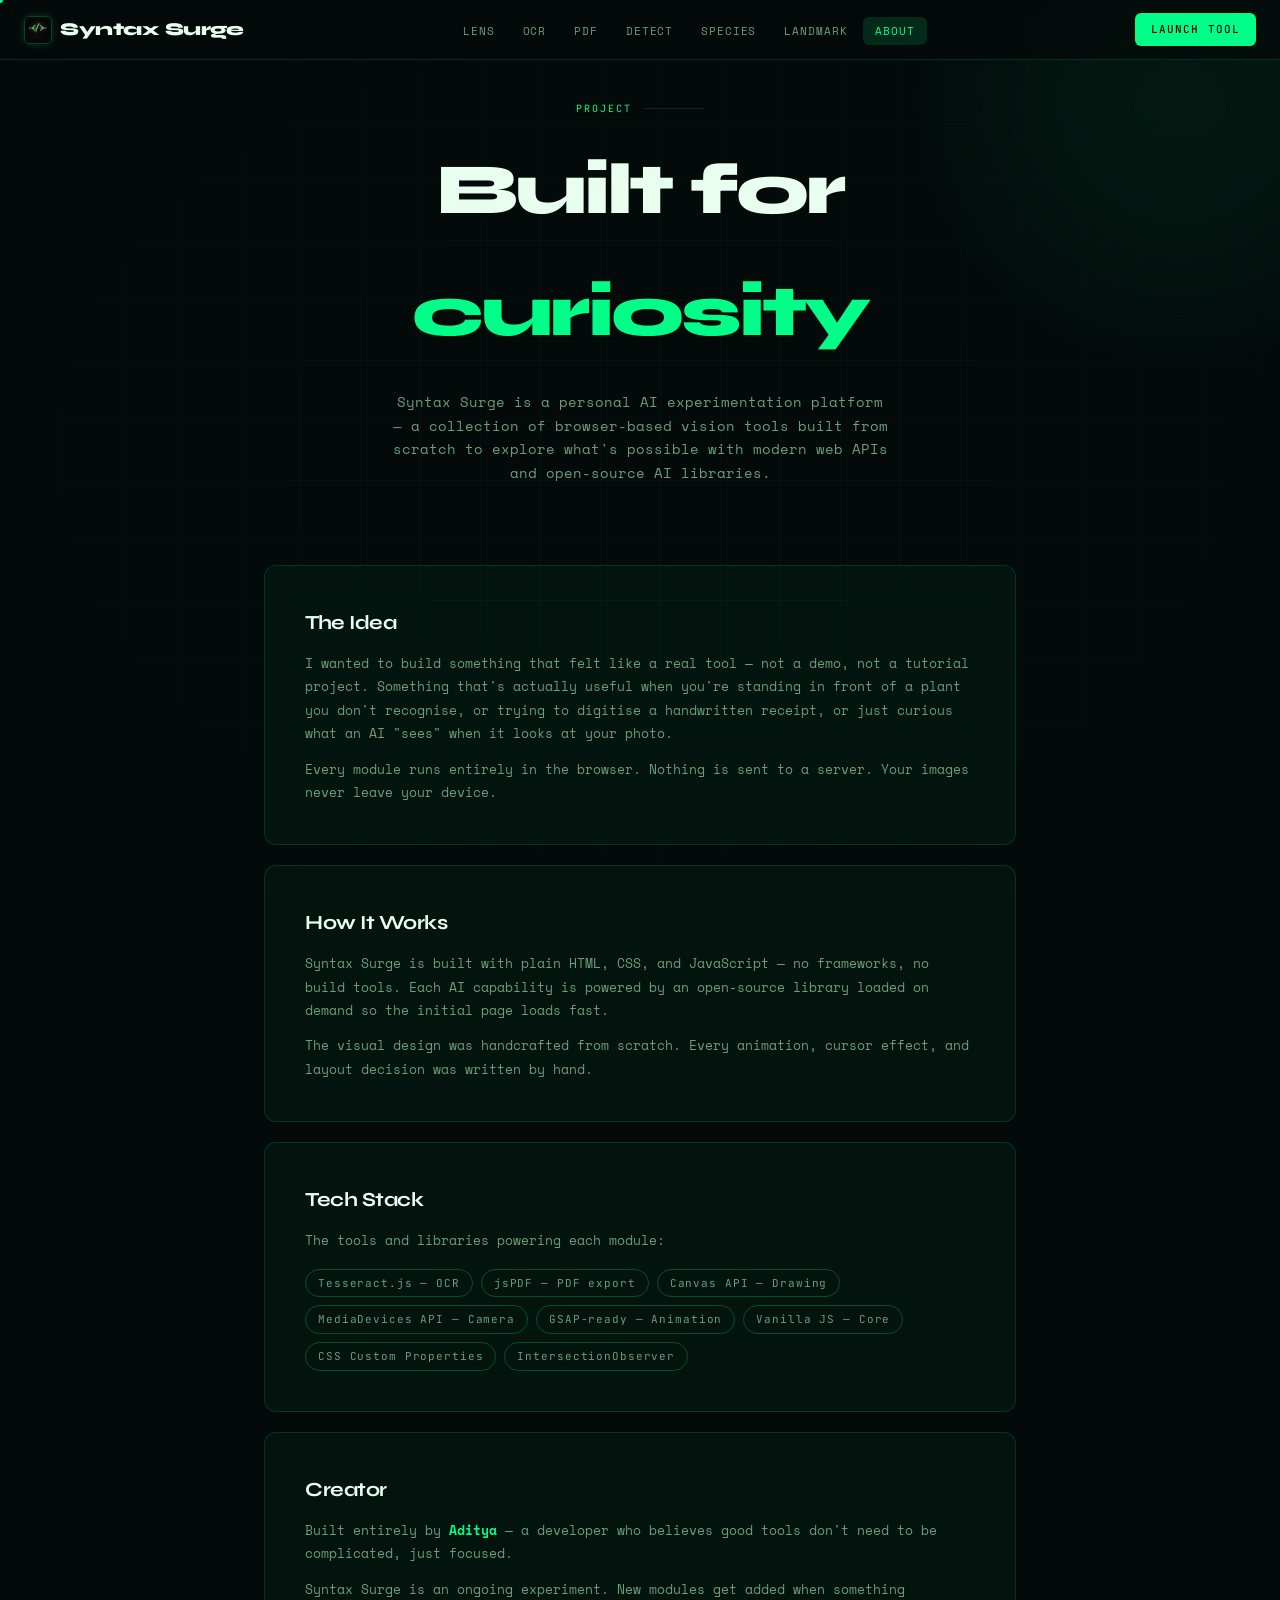
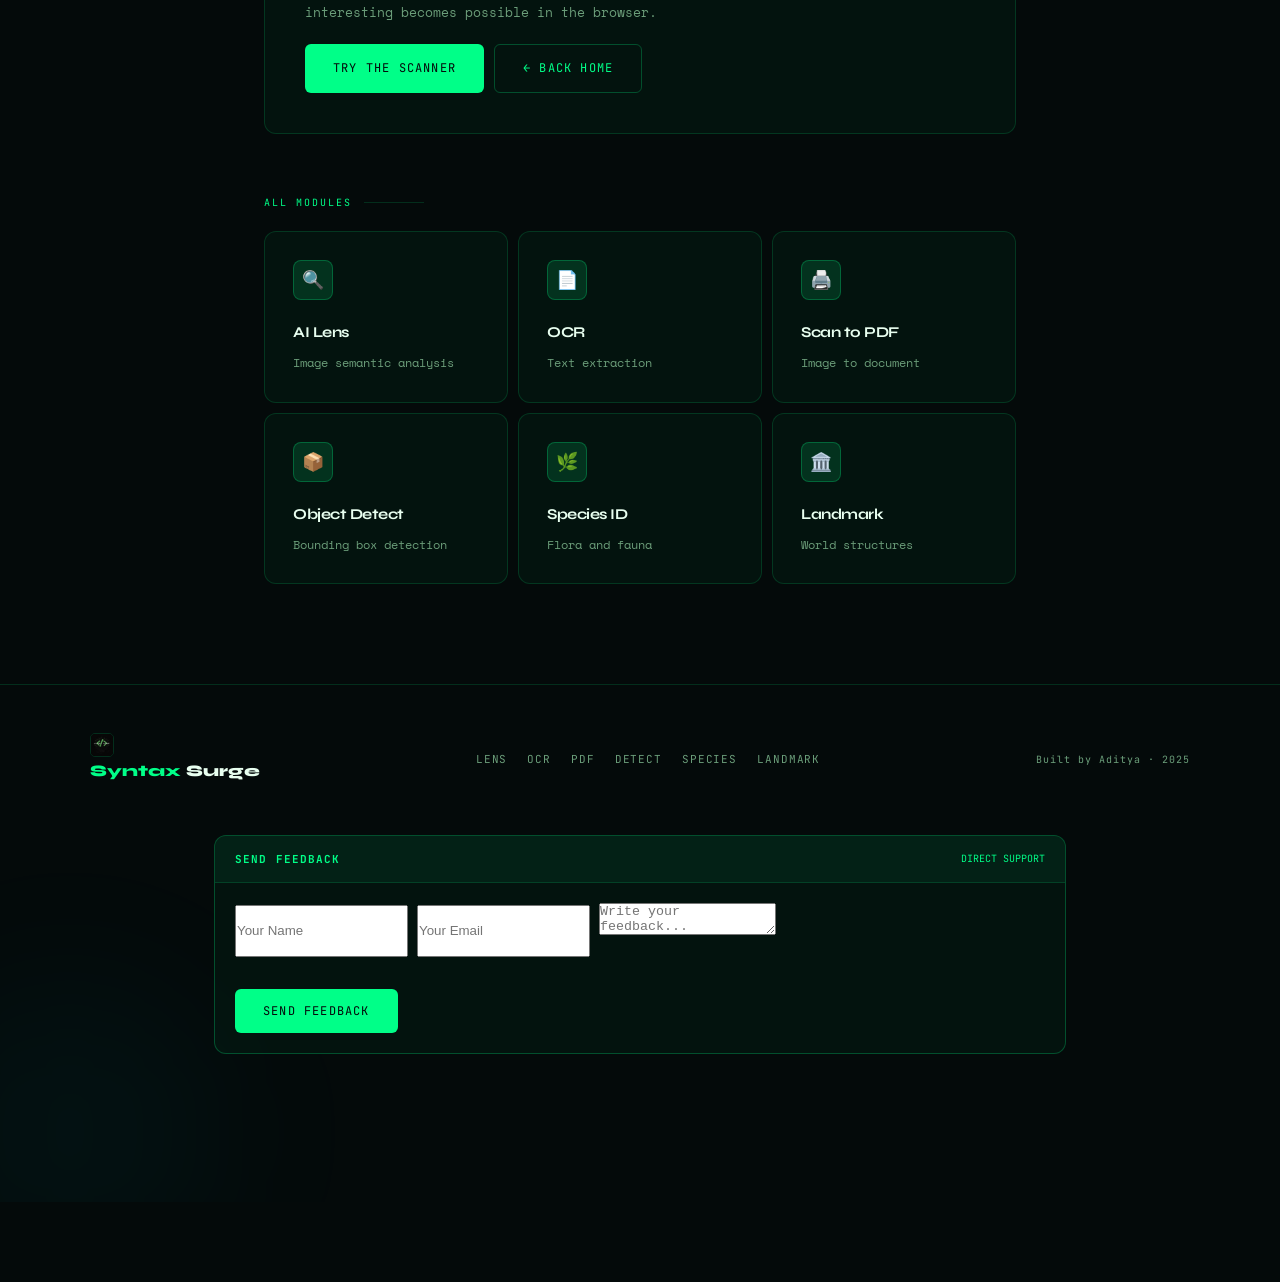
==== commit 777abc8c: "Update about.html" ====
--- a/about.html
+++ b/about.html
@@ -136,13 +136,13 @@
       <div class="footer-copy">Built by Aditya &middot; 2025</div>
     </div>
 
-  <div class="tool-workspace reveal" style="margin-top:40px">
+<div class="tool-workspace reveal" style="margin-top:50px">
 
   <div class="result-panel show">
 
     <div class="result-panel-header">
 
-      <h4>Feedback & Support</h4>
+      <h4>Send Feedback</h4>
 
       <span
         style="
@@ -150,44 +150,60 @@
         font-size:10px;
         color:var(--neon)">
 
-        COMMUNITY
+        DIRECT SUPPORT
       </span>
 
     </div>
 
     <div class="result-panel-body">
 
-      <p
-        style="
-        font-family:var(--font-mono);
-        font-size:13px;
-        color:var(--text-dim);
-        line-height:1.8">
-
-        Found a bug? Have ideas for new AI tools?
-        Send your feedback directly to the creator.
-
-      </p>
-
-      <div
-        class="action-row"
-        style="margin-top:20px">
-
-        <a
-          href="mailto:adig776925@gmail.com?subject=Syntax%20Surge%20Feedback"
-          class="btn-primary">
-
-          Send Feedback
-        </a>
-
-      </div>
+      <form
+        action="mailto:yourgmail@gmail.com"
+        method="POST"
+        enctype="text/plain">
+
+        <input
+          type="text"
+          name="name"
+          placeholder="Your Name"
+          class="ocr-textarea"
+          style="margin-bottom:14px;height:52px"
+          required>
+
+        <input
+          type="email"
+          name="email"
+          placeholder="Your Email"
+          class="ocr-textarea"
+          style="margin-bottom:14px;height:52px"
+          required>
+
+        <textarea
+          name="message"
+          placeholder="Write your feedback..."
+          class="ocr-textarea"
+          required></textarea>
+
+        <div
+          class="action-row"
+          style="margin-top:18px">
+
+          <button
+            type="submit"
+            class="btn-primary">
+
+            Send Feedback
+          </button>
+
+        </div>
+
+      </form>
 
     </div>
 
   </div>
 
-</div>
-  
+</div>  
   </footer>
 </div>
 
